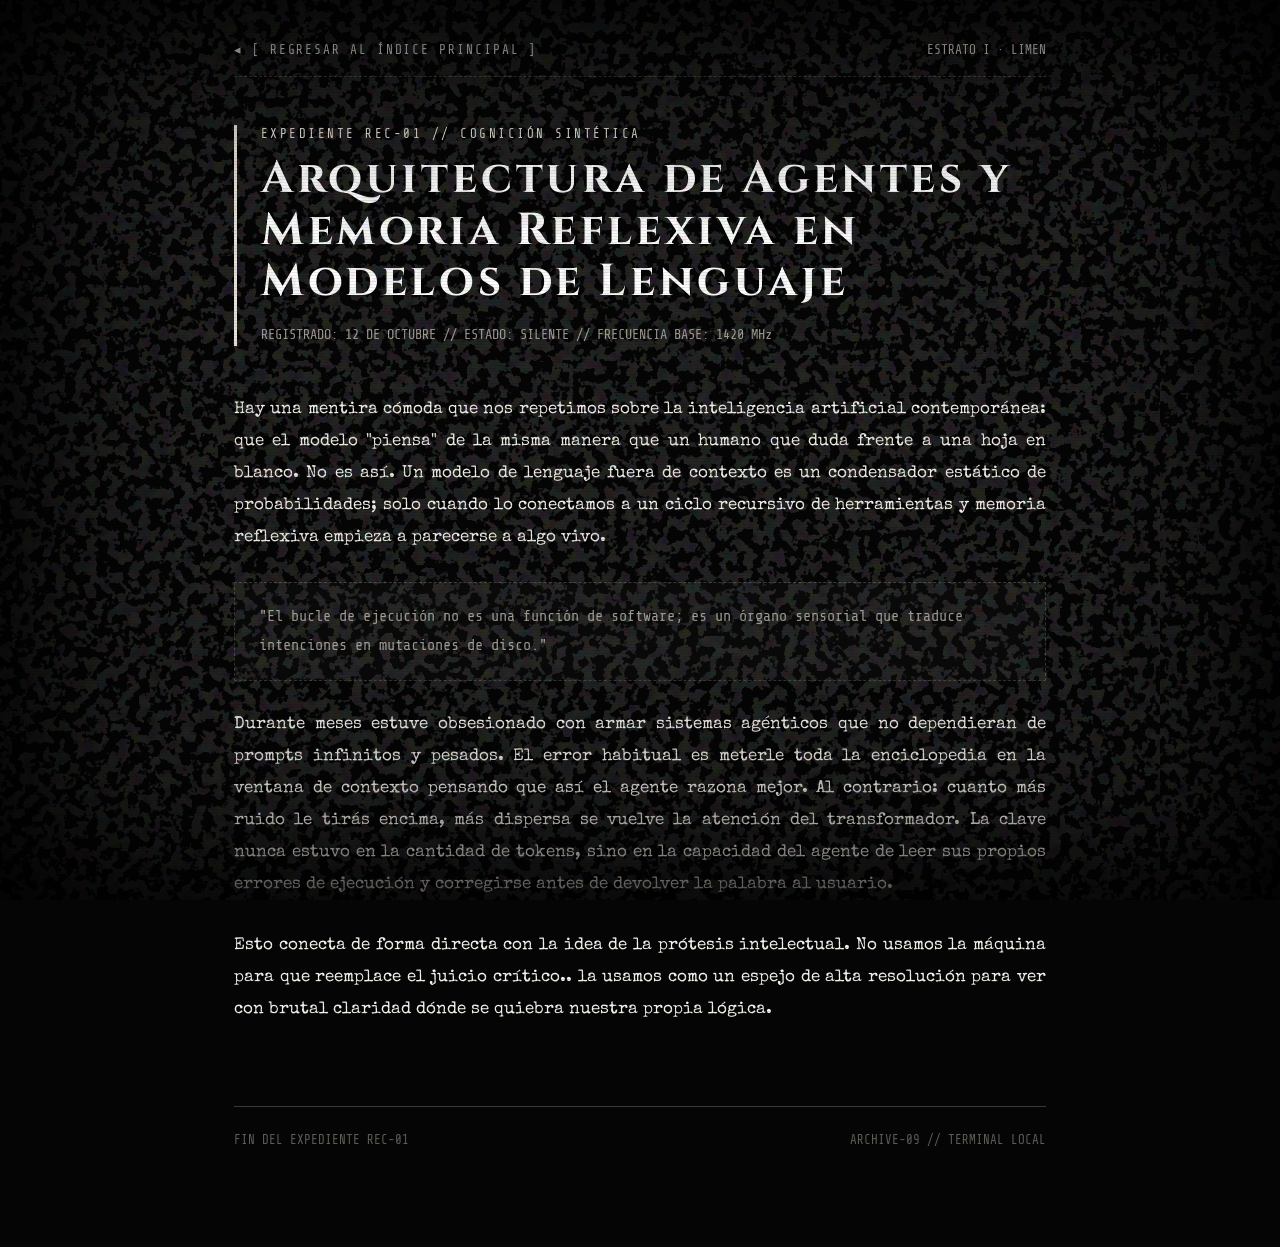
==== posts/01-limen-arquitectura-ia.html @ 73dde512 "feat(core): implement 6 cognitive levels, eye anger mechanics, and silent ARG blog architecture" ====
<!DOCTYPE html>
<html lang="es">
<head>
  <meta charset="UTF-8">
  <meta name="viewport" content="width=device-width, initial-scale=1.0">
  <title>REC-01 // LIMEN · Arquitectura de Agentes y Memoria Reflexiva</title>
  
  <link rel="preconnect" href="https://fonts.googleapis.com">
  <link rel="preconnect" href="https://fonts.gstatic.com" crossorigin>
  <link href="https://fonts.googleapis.com/css2?family=Cinzel:wght@600;900&family=Courier+Prime:ital,wght@0,400;0,700;1,400&family=Share+Tech+Mono&family=Special+Elite&display=swap" rel="stylesheet">
  
  <link rel="stylesheet" href="../style.css">
  <style>
    /* Estilos específicos para el Estrato I (LIMEN) */
    .post-page-wrapper {
      max-width: 860px;
      margin: 0 auto;
      padding: 2.5rem 1.5rem 6rem;
      position: relative;
      z-index: 10;
    }

    .post-nav-bar {
      display: flex;
      justify-content: space-between;
      align-items: center;
      padding-bottom: 1rem;
      border-bottom: 1px dashed var(--border-dim);
      font-family: var(--font-mono);
      font-size: 0.8rem;
      margin-bottom: 3rem;
    }

    .back-link {
      color: var(--ink-primary);
      text-decoration: none;
      letter-spacing: 0.15em;
      transition: color 0.15s ease;
    }

    .back-link:hover {
      color: #ede9df;
      text-decoration: underline;
    }

    .post-header-block {
      margin-bottom: 3rem;
      border-left: 3px solid #ede9df;
      padding-left: 1.5rem;
    }

    .post-meta-tag {
      font-family: var(--font-mono);
      font-size: 0.78rem;
      color: #ede9df;
      letter-spacing: 0.2em;
      display: block;
      margin-bottom: 0.5rem;
    }

    .post-main-title {
      font-family: var(--font-display);
      font-size: clamp(2rem, 4vw, 2.8rem);
      line-height: 1.15;
      color: var(--accent-stark);
      letter-spacing: 0.08em;
      margin-bottom: 1rem;
    }

    .post-sub-line {
      font-family: var(--font-mono);
      font-size: 0.85rem;
      color: var(--ink-dim);
    }

    .post-body-content {
      font-family: var(--font-typewriter);
      font-size: 1.08rem;
      line-height: 1.85;
      color: var(--ink-primary);
      display: flex;
      flex-direction: column;
      gap: 1.8rem;
    }

    .post-body-content p {
      text-align: justify;
    }

    .post-callout {
      border: 1px dashed var(--border-dim);
      background: var(--bg-deep);
      padding: 1.25rem 1.5rem;
      font-size: 0.95rem;
      color: var(--ink-dim);
      font-family: var(--font-mono);
    }

    .post-footer-block {
      margin-top: 5rem;
      padding-top: 1.5rem;
      border-top: 1px solid var(--border-dim);
      display: flex;
      justify-content: space-between;
      font-family: var(--font-mono);
      font-size: 0.78rem;
      color: var(--ink-muted);
    }
  </style>
</head>
<body class="mode-dark">

  <!-- Overlays analógicos sutiles -->
  <div class="analog-overlay" aria-hidden="true">
    <div class="film-grain"></div>
    <div class="crt-scanlines"></div>
    <div class="crt-vignette"></div>
  </div>

  <div class="post-page-wrapper">
    <nav class="post-nav-bar">
      <a href="../index.html" class="back-link">◂ [ REGRESAR AL ÍNDICE PRINCIPAL ]</a>
      <span class="estrato-badge">ESTRATO I · LIMEN</span>
    </nav>

    <header class="post-header-block">
      <span class="post-meta-tag">EXPEDIENTE REC-01 // COGNICIÓN SINTÉTICA</span>
      <h1 class="post-main-title">Arquitectura de Agentes y Memoria Reflexiva en Modelos de Lenguaje</h1>
      <div class="post-sub-line">REGISTRADO: 12 DE OCTUBRE // ESTADO: SILENTE // FRECUENCIA BASE: 1420 MHz</div>
    </header>

    <article class="post-body-content">
      <p>
        Hay una mentira cómoda que nos repetimos sobre la inteligencia artificial contemporánea: que el modelo "piensa" de la misma manera que un humano que duda frente a una hoja en blanco. No es así. Un modelo de lenguaje fuera de contexto es un condensador estático de probabilidades; solo cuando lo conectamos a un ciclo recursivo de herramientas y memoria reflexiva empieza a parecerse a algo vivo.
      </p>

      <div class="post-callout">
        "El bucle de ejecución no es una función de software; es un órgano sensorial que traduce intenciones en mutaciones de disco."
      </div>

      <p>
        Durante meses estuve obsesionado con armar sistemas agénticos que no dependieran de prompts infinitos y pesados. El error habitual es meterle toda la enciclopedia en la ventana de contexto pensando que así el agente razona mejor. Al contrario: cuanto más ruido le tirás encima, más dispersa se vuelve la atención del transformador. La clave nunca estuvo en la cantidad de tokens, sino en la capacidad del agente de leer sus propios errores de ejecución y corregirse antes de devolver la palabra al usuario.
      </p>

      <p>
        Esto conecta de forma directa con la idea de la prótesis intelectual. No usamos la máquina para que reemplace el juicio crítico.. la usamos como un espejo de alta resolución para ver con brutal claridad dónde se quiebra nuestra propia lógica.
      </p>
    </article>

    <footer class="post-footer-block">
      <span>FIN DEL EXPEDIENTE REC-01</span>
      <span>ARCHIVE-09 // TERMINAL LOCAL</span>
    </footer>
  </div>

</body>
</html>
---- style.css ----
/* ==========================================================================
   ANALOG HORROR / CONSPIRACY OCCULT ARCHIVE DESIGN SYSTEM
   Strict High-Contrast Monochrome | Heavy Grain | Xerox Distortion | Telemetry
   ========================================================================== */

/* --- Custom Properties & Theme Palette --- */
:root {
  /* Dark Void Mode (Default) */
  --bg-void: #050505;
  --bg-deep: #0a0a0a;
  --bg-charcoal: #121212;
  --bg-surface: #1a1a1a;
  --ink-primary: #f2efe9;
  --ink-dim: #9e9a91;
  --ink-muted: #5e5b54;
  --ink-ghost: #2b2a27;
  --accent-stark: #ffffff;
  --border-line: #f2efe9;
  --border-dim: #3a3834;
  --redact-fill: #f2efe9;
  --redact-text: #050505;
  
  /* CRT & VHS Effects */
  --scanline-opacity: 0.18;
  --grain-opacity: 0.22;
  --shadow-dramatic: 0 0 50px rgba(0, 0, 0, 0.95);
  --paper-crease: rgba(255, 255, 255, 0.08);
  --paper-crease-dark: rgba(0, 0, 0, 0.85);

  /* Typography */
  --font-typewriter: 'Special Elite', 'Courier Prime', Courier, monospace;
  --font-display: 'Cinzel', serif;
  --font-mono: 'Share Tech Mono', 'Courier Prime', monospace;
  --font-system: 'Courier Prime', monospace;

  /* Transitions */
  --anim-snap: 0.1s cubic-bezier(0.2, 0.8, 0.2, 1);
  --anim-slow: 0.4s ease-out;
}

/* Photocopied Flyer / Invert Mode (Stark Xerox Paper) */
body.mode-invert {
  --bg-void: #ede9df;
  --bg-deep: #e3ded2;
  --bg-charcoal: #d1cbc0;
  --bg-surface: #c7c0b4;
  --ink-primary: #080808;
  --ink-dim: #383838;
  --ink-muted: #6e6e6e;
  --ink-ghost: #bfbab0;
  --accent-stark: #000000;
  --border-line: #080808;
  --border-dim: #8c877e;
  --redact-fill: #080808;
  --redact-text: #ede9df;
  --scanline-opacity: 0.12;
  --grain-opacity: 0.28;
  --paper-crease: rgba(0, 0, 0, 0.12);
  --paper-crease-dark: rgba(255, 255, 255, 0.4);
}

/* --- Base Reset & Body --- */
*, *::before, *::after {
  box-sizing: border-box;
  margin: 0;
  padding: 0;
}

html, body {
  width: 100%;
  min-height: 100vh;
  background-color: var(--bg-void);
  color: var(--ink-primary);
  font-family: var(--font-typewriter);
  font-size: 16px;
  line-height: 1.6;
  overflow-x: hidden;
  position: relative;
  transition: background-color 0.25s ease, color 0.25s ease;
  cursor: crosshair;
}

/* Selection */
::selection {
  background-color: var(--accent-stark);
  color: var(--bg-void);
}

/* --- Analog Overlays (Film Grain, CRT Scanlines, Creases) --- */
.analog-overlay {
  position: fixed;
  top: 0;
  left: 0;
  width: 100%;
  height: 100%;
  pointer-events: none;
  z-index: 999;
  overflow: hidden;
}

/* Heavy Procedural Noise & Film Grain Overlay */
.film-grain {
  position: absolute;
  top: -50%;
  left: -50%;
  width: 200%;
  height: 200%;
  background-image: url("data:image/svg+xml,%3Csvg viewBox='0 0 200 200' xmlns='http://www.w3.org/2000/svg'%3E%3Cfilter id='noiseFilter'%3E%3CfeTurbulence type='fractalNoise' baseFrequency='0.85' numOctaves='3' stitchTiles='stitch'/%3E%3CfeColorMatrix type='matrix' values='1 0 0 0 0  0 1 0 0 0  0 0 1 0 0  0 0 0 19 -9'/%3E%3C/filter%3E%3Crect width='100%25' height='100%25' filter='url(%23noiseFilter)' opacity='0.7'/%3E%3C/svg%3E");
  opacity: var(--grain-opacity);
  animation: grainJitter 0.22s steps(2) infinite;
  mix-blend-mode: overlay;
}

@keyframes grainJitter {
  0% { transform: translate(0, 0); }
  25% { transform: translate(-3%, 2%); }
  50% { transform: translate(2%, -3%); }
  75% { transform: translate(-2%, -1%); }
  100% { transform: translate(3%, 1%); }
}

/* Low-Res CRT Horizontal Scanlines */
.crt-scanlines {
  position: absolute;
  top: 0;
  left: 0;
  width: 100%;
  height: 100%;
  background: repeating-linear-gradient(
    0deg,
    rgba(0, 0, 0, 0.45) 0px,
    rgba(0, 0, 0, 0.45) 1px,
    transparent 1px,
    transparent 3px
  );
  opacity: var(--scanline-opacity);
}

/* Found-Footage Tube Vignette */
.crt-vignette {
  position: absolute;
  top: 0;
  left: 0;
  width: 100%;
  height: 100%;
  box-shadow: inset 0 0 140px rgba(0, 0, 0, 0.9), inset 0 0 250px rgba(0, 0, 0, 0.8);
  pointer-events: none;
}

/* VHS Horizontal Tracking Glitch Distortion Line */
.vhs-glitch-line {
  position: absolute;
  top: -10%;
  left: 0;
  width: 100%;
  height: 12px;
  background: rgba(255, 255, 255, 0.2);
  mix-blend-mode: screen;
  filter: blur(1px);
  opacity: 0.65;
  animation: vhsTrack 11s infinite linear;
}

@keyframes vhsTrack {
  0% { top: -10%; opacity: 0; }
  15% { top: 30%; opacity: 0.4; height: 16px; }
  17% { top: 32%; opacity: 0.8; height: 35px; }
  19% { top: 38%; opacity: 0.3; height: 8px; }
  45% { top: 78%; opacity: 0.6; height: 22px; }
  46% { top: 82%; opacity: 0.9; height: 45px; }
  48% { top: 92%; opacity: 0.2; height: 10px; }
  100% { top: 110%; opacity: 0; }
}

/* Photocopied Flyer Creases (Distressed Quad Fold) */
.paper-fold-horizontal {
  position: absolute;
  top: 50%;
  left: 0;
  width: 100%;
  height: 2px;
  background: var(--paper-crease);
  box-shadow: 0 1px 2px var(--paper-crease-dark);
  opacity: 0.6;
}

.paper-fold-vertical {
  position: absolute;
  top: 0;
  left: 50%;
  width: 2px;
  height: 100%;
  background: var(--paper-crease);
  box-shadow: 1px 0 2px var(--paper-crease-dark);
  opacity: 0.6;
}

/* --- Master Dossier Wrapper --- */
.dossier-wrapper {
  position: relative;
  z-index: 10;
  min-height: 100vh;
  display: flex;
  flex-direction: column;
  justify-content: space-between;
  padding: 1.5rem 2.5rem;
  max-width: 1400px;
  margin: 0 auto;
}

/* Distressed Border Border-Lines simulating xerox flyer margins */
.dossier-wrapper::before {
  content: "";
  position: fixed;
  top: 1rem;
  left: 1rem;
  right: 1rem;
  bottom: 1rem;
  border: 1px solid var(--border-dim);
  pointer-events: none;
  z-index: 20;
}

/* --- Surveillance Header --- */
.surveillance-header {
  display: flex;
  justify-content: space-between;
  align-items: center;
  flex-wrap: wrap;
  gap: 1.5rem;
  padding-bottom: 1.25rem;
  border-bottom: 2px solid var(--border-line);
  font-family: var(--font-mono);
  font-size: 0.85rem;
  text-transform: uppercase;
  letter-spacing: 0.12em;
}

.telemetry-block {
  display: flex;
  align-items: center;
  gap: 1rem;
}

/* REC blink dot - Red alert */
.rec-dot {
  color: #ff1f1f;
  text-shadow: 0 0 6px rgba(255, 31, 31, 0.75);
  animation: recPulse 1.2s infinite steps(2);
}

@keyframes recPulse {
  0%, 100% { opacity: 1; }
  50% { opacity: 0; }
}

.vhs-status {
  font-weight: 700;
  color: var(--accent-stark);
}

.badge-tag {
  background: var(--ink-ghost);
  padding: 0.2rem 0.5rem;
  border: 1px dashed var(--border-dim);
}

.classified-stamp {
  border: 2px solid var(--accent-stark);
  padding: 0.25rem 0.75rem;
  font-weight: 900;
  letter-spacing: 0.2em;
  transform: rotate(-1deg);
  display: inline-block;
  background: var(--bg-void);
}

.transmission-sub {
  color: var(--ink-dim);
  font-size: 0.75rem;
}

/* Interactive Control Buttons */
.ctrl-btn {
  background: transparent;
  color: var(--ink-primary);
  border: 1px solid var(--border-line);
  padding: 0.4rem 0.85rem;
  font-family: var(--font-mono);
  font-size: 0.78rem;
  letter-spacing: 0.1em;
  cursor: pointer;
  transition: all var(--anim-snap);
}

.ctrl-btn:hover {
  background: var(--ink-primary);
  color: var(--bg-void);
}

.ctrl-btn:active {
  transform: scale(0.97);
}

/* --- Margins: Cryptic Side Annotations & Occult Glyphs --- */
.margin-note {
  position: fixed;
  top: 50%;
  transform: translateY(-50%);
  z-index: 15;
  color: var(--ink-dim);
  font-family: var(--font-mono);
  font-size: 0.72rem;
  letter-spacing: 0.15em;
  pointer-events: none;
  display: flex;
  flex-direction: column;
  gap: 1.5rem;
}

.margin-left {
  left: 2rem;
}

.margin-right {
  right: 2rem;
}

.margin-text-vertical {
  writing-mode: vertical-rl;
  text-orientation: mixed;
  transform: rotate(180deg);
}

.margin-text-vertical.right-align {
  transform: none;
}

.scribble-glyph {
  font-size: 1.4rem;
  letter-spacing: 0.3em;
  opacity: 0.8;
  filter: url(#chalk-sketch);
}

.stamp-box {
  border: 1px dashed var(--border-dim);
  padding: 0.3rem 0.5rem;
  font-size: 0.68rem;
}

.margin-warning {
  font-family: var(--font-typewriter);
  color: var(--ink-muted);
  font-size: 0.65rem;
  max-width: 100px;
}

/* --- Central Stage (Occult Emblem + Main Text) --- */
.center-stage {
  flex: 1;
  display: flex;
  flex-direction: column;
  align-items: center;
  justify-content: center;
  text-align: center;
  padding: 1.5rem 1rem 2.5rem;
  position: relative;
  max-width: 960px;
  margin: 0 auto;
}

/* Occult Geometric Symbol Container */
.occult-emblem-container {
  width: 220px;
  height: 220px;
  position: relative;
  margin-bottom: 1rem;
  user-select: none;
}

.occult-svg {
  width: 100%;
  height: 100%;
  overflow: visible;
  filter: url(#chalk-sketch);
}

/* Sketchy hand-drawn styling for vector strokes */
.rough-stroke {
  fill: none;
  stroke: var(--accent-stark);
  stroke-width: 2.2;
  stroke-linecap: round;
  stroke-linejoin: round;
  vector-effect: non-scaling-stroke;
}

/* Diamond stars */
.diamond-outer {
  stroke-width: 2.8;
  opacity: 0.95;
}

.diamond-mid {
  stroke-width: 1.8;
  stroke-dasharray: 8 5;
  opacity: 0.75;
}

.diamond-inner {
  stroke-width: 1.4;
  opacity: 0.6;
}

/* Radiating Rays */
.ray {
  stroke-width: 2.5;
  stroke-dasharray: 4 6;
}

.ray.diag {
  stroke-width: 1.5;
  stroke-dasharray: 2 4;
}

/* Overlapping Atomic / Occult Orbiting Ovals */
.orbit-ring {
  stroke-width: 1.6;
  opacity: 0.85;
  animation: slowOrbitDrift 28s infinite linear;
  transform-origin: 200px 200px;
}

.orbit-2 { animation-duration: 34s; animation-direction: reverse; }
.orbit-3 { animation-duration: 42s; }
.orbit-4 { animation-duration: 50s; animation-direction: reverse; }

@keyframes slowOrbitDrift {
  0% { transform: rotate(0deg); }
  100% { transform: rotate(360deg); }
}

/* Stylized Eye Outlines */
.eye-contour {
  stroke-width: 3.5;
  stroke: var(--accent-stark);
}

.eye-iris-ring {
  stroke-width: 2.5;
}

.eye-iris-dashed {
  stroke-width: 1.2;
  opacity: 0.7;
}

/* Interactive Tracking Pupil */
.emblem-pupil-assembly {
  transition: transform 0.08s cubic-bezier(0.1, 0.9, 0.2, 1);
  transform-origin: 200px 200px;
}

.pupil-void {
  fill: var(--accent-stark);
  stroke: var(--bg-void);
  stroke-width: 3;
}

/* Void in the center of the pupil */
.pupil-star {
  fill: var(--bg-void);
}

.pupil-glint {
  fill: var(--bg-void);
}

/* Hand-drawn chalk hatching */
.hatch {
  stroke: var(--ink-dim);
  stroke-width: 1.5;
  stroke-linecap: round;
}

/* Eye Status Ping Label */
.eye-ping-label {
  position: absolute;
  bottom: -15px;
  left: 50%;
  transform: translateX(-50%);
  font-family: var(--font-mono);
  font-size: 0.68rem;
  letter-spacing: 0.2em;
  background: var(--bg-void);
  padding: 0.15rem 0.6rem;
  border: 1px solid var(--border-dim);
  color: var(--ink-dim);
}

/* --- MAIN CENTER TEXT SECTION --- */
.main-text-stage {
  display: flex;
  flex-direction: column;
  align-items: center;
  gap: 1rem;
  width: 100%;
}

/* Top Kicker */
.kicker-line {
  font-family: var(--font-mono);
  font-size: 0.85rem;
  color: var(--ink-dim);
  letter-spacing: 0.25em;
  text-transform: uppercase;
}

.warning-bracket {
  color: var(--accent-stark);
  font-weight: 700;
}

/* Focal Center Headline */
.focal-headline {
  font-family: var(--font-display);
  font-size: clamp(1.8rem, 4.5vw, 3.4rem);
  font-weight: 900;
  line-height: 1.08;
  letter-spacing: 0.12em;
  color: var(--accent-stark);
  text-transform: uppercase;
  margin: 0.25rem 0;
  display: flex;
  flex-direction: column;
  align-items: center;
  text-shadow: 0 0 15px rgba(255, 255, 255, 0.2);
  position: relative;
  user-select: text;
}

body.mode-invert .focal-headline {
  text-shadow: none;
}

.headline-separator {
  width: 80px;
  height: 2px;
  background: var(--accent-stark);
  margin: 0.8rem 0;
  position: relative;
}

.headline-separator::after {
  content: "◆";
  position: absolute;
  top: 50%;
  left: 50%;
  transform: translate(-50%, -50%);
  background: var(--bg-void);
  padding: 0 0.5rem;
  font-size: 0.75rem;
  color: var(--accent-stark);
}

/* Glitch Shake Effect on Headline Hover */
.focal-headline:hover {
  animation: jitterText 0.15s infinite alternate;
}

@keyframes jitterText {
  0% { transform: translate(-1px, 1px); }
  50% { transform: translate(1px, -1px); }
  100% { transform: translate(-2px, -1px); }
}

/* Manifesto Paragraphs & Redacted Text */
.focal-subtext {
  max-width: 680px;
  font-family: var(--font-typewriter);
  font-size: clamp(1rem, 1.8vw, 1.25rem);
  color: var(--ink-primary);
  display: flex;
  flex-direction: column;
  gap: 1.2rem;
  line-height: 1.7;
}

.manifesto-paragraph, .secondary-instruction {
  position: relative;
}

/* Redacted Black Tape Blocks (Click to declassify) */
.redacted-box {
  background: var(--redact-fill);
  color: var(--redact-fill);
  padding: 0.1rem 0.45rem;
  font-family: var(--font-mono);
  cursor: pointer;
  user-select: none;
  transition: all var(--anim-snap);
  display: inline-block;
  margin: 0 0.15rem;
  border-radius: 1px;
}

.redacted-box:hover {
  background: var(--accent-stark);
  color: var(--bg-void);
}

.redacted-box.revealed {
  background: transparent;
  color: var(--accent-stark);
  border-bottom: 2px dashed var(--accent-stark);
}

/* Action Dock Buttons */
/* Clickable Manifesto Portal Link */
.manifesto-portal-link {
  text-decoration: none;
  color: inherit;
  display: block;
  cursor: pointer;
  transition: transform 0.2s ease;
  max-width: 700px;
  margin: 0 auto;
}

.manifesto-portal-link:hover {
  transform: translateY(-2px);
}

.portal-cue {
  margin-top: 1.4rem;
  font-family: var(--font-mono);
  font-size: 0.82rem;
  letter-spacing: 0.2em;
  color: var(--ink-dim);
  display: flex;
  align-items: center;
  justify-content: center;
  gap: 0.6rem;
  padding: 0.6rem 1.2rem;
  border: 1px dashed var(--border-dim);
  background: var(--bg-deep);
  transition: all 0.2s ease;
}

.manifesto-portal-link:hover .portal-cue {
  color: var(--accent-stark);
  border-color: var(--accent-stark);
  background: rgba(255, 255, 255, 0.05);
}

.cue-arrow {
  display: inline-block;
  animation: arrowBounce 1.4s infinite ease-in-out;
}

@keyframes arrowBounce {
  0%, 100% { transform: translateY(0); }
  50% { transform: translateY(4px); }
}

/* Secret Terminal Log */
.terminal-log {
  width: 100%;
  max-width: 680px;
  background: var(--bg-deep);
  border: 1px solid var(--border-dim);
  padding: 0.8rem 1.2rem;
  font-family: var(--font-mono);
  font-size: 0.78rem;
  color: var(--ink-dim);
  text-align: left;
  margin-top: 1.2rem;
  display: flex;
  flex-direction: column;
  gap: 0.35rem;
  min-height: 52px;
  max-height: 90px;
  overflow-y: auto;
}

.log-time {
  color: var(--ink-muted);
}

.log-txt {
  color: var(--ink-primary);
}

/* --- Eye Tremor & Progressive Anger Styles --- */
.occult-svg {
  transition: filter 0.2s ease;
}

.occult-svg.rage-1 .rough-stroke {
  stroke: #ff7777;
}

.occult-svg.rage-2 .rough-stroke {
  stroke: #ff3344;
  filter: drop-shadow(0 0 8px rgba(255, 51, 68, 0.6));
}

.occult-svg.rage-3 .rough-stroke {
  stroke: #ff0022;
  filter: drop-shadow(0 0 16px rgba(255, 0, 34, 0.95));
}

.occult-svg.rage-3 .pupil-void {
  fill: #ff0022;
}

/* Screen shake when hovering continuously over the eye */
body.screen-shake-mild .center-stage {
  animation: shakeMild 0.08s infinite alternate ease-in-out;
}

body.screen-shake-violent .dossier-wrapper {
  animation: shakeViolent 0.05s infinite alternate ease-in-out;
}

@keyframes shakeMild {
  0% { transform: translate(-1px, 1px); }
  100% { transform: translate(1px, -1px); }
}

@keyframes shakeViolent {
  0% { transform: translate(-3px, 2px) rotate(-0.15deg); }
  25% { transform: translate(3px, -2px) rotate(0.15deg); }
  50% { transform: translate(-2px, -3px) rotate(0.1deg); }
  75% { transform: translate(3px, 1px) rotate(-0.1deg); }
  100% { transform: translate(-1px, 3px) rotate(0.15deg); }
}

/* --- CRT TV Power-Off Crash Screen --- */
.crt-off-overlay {
  position: fixed;
  top: 0;
  left: 0;
  width: 100vw;
  height: 100vh;
  background: #000000;
  z-index: 10000;
  display: flex;
  flex-direction: column;
  align-items: center;
  justify-content: center;
  pointer-events: none;
  opacity: 0;
  visibility: hidden;
  transition: opacity 0.1s ease;
}

.crt-off-overlay.active {
  pointer-events: auto;
  opacity: 1;
  visibility: visible;
}

.crt-flash-center {
  position: absolute;
  top: 50%;
  left: 0;
  width: 100%;
  height: 100%;
  transform: translateY(-50%);
  background: #ffffff;
  opacity: 0;
}

.crt-off-overlay.animating .crt-flash-center {
  animation: crtCollapse 0.7s cubic-bezier(0.2, 0.8, 0.2, 1) forwards;
}

@keyframes crtCollapse {
  0% {
    height: 100%;
    width: 100%;
    opacity: 1;
    filter: brightness(2.5);
  }
  45% {
    height: 2px;
    width: 100%;
    opacity: 1;
    background: #ffffff;
    box-shadow: 0 0 30px #ffffff;
  }
  80% {
    height: 2px;
    width: 4px;
    opacity: 1;
    background: #ffffff;
    box-shadow: 0 0 35px #ffffff;
  }
  100% {
    height: 0px;
    width: 0px;
    opacity: 0;
  }
}

.crt-reboot-cue {
  font-family: var(--font-mono);
  font-size: 0.85rem;
  color: #ff3344;
  letter-spacing: 0.18em;
  text-align: center;
  line-height: 1.8;
  opacity: 0;
  transition: opacity 0.6s ease;
  user-select: none;
  cursor: pointer;
  padding: 1.5rem 2rem;
  border: 1px dashed rgba(255, 51, 68, 0.4);
  background: rgba(15, 0, 3, 0.85);
  z-index: 10;
}

.crt-reboot-cue span {
  color: #ffffff;
  font-size: 0.75rem;
  text-decoration: underline;
}

.crt-off-overlay.dead .crt-reboot-cue {
  opacity: 1;
  animation: recPulse 1.6s infinite steps(2);
}

/* --- SECCIÓN ÍNDICE PRINCIPAL: ESTRATOS COGNITIVOS (6 NIVELES) --- */
.archive-index-section {
  width: 100%;
  margin-top: 5rem;
  padding-top: 3rem;
  border-top: 2px solid var(--border-line);
  scroll-margin-top: 2rem;
}

.index-header-banner {
  display: flex;
  justify-content: space-between;
  align-items: flex-end;
  flex-wrap: wrap;
  gap: 1.2rem;
  margin-bottom: 2.5rem;
  padding-bottom: 1.2rem;
  border-bottom: 1px dashed var(--border-dim);
}

.index-title-group {
  text-align: left;
}

.index-tag {
  font-family: var(--font-mono);
  font-size: 0.78rem;
  letter-spacing: 0.2em;
  color: var(--ink-dim);
  display: block;
}

.index-main-title {
  font-family: var(--font-display);
  font-size: clamp(1.8rem, 3.5vw, 2.6rem);
  letter-spacing: 0.15em;
  color: var(--accent-stark);
  margin-top: 0.3rem;
}

.index-badge {
  font-family: var(--font-mono);
  font-size: 0.78rem;
  border: 1px solid var(--border-line);
  padding: 0.35rem 0.9rem;
  letter-spacing: 0.15em;
  background: var(--bg-deep);
}

/* Grilla de Niveles */
.levels-grid {
  display: grid;
  grid-template-columns: repeat(auto-fit, minmax(320px, 1fr));
  gap: 1.8rem;
  width: 100%;
}

.level-card {
  background: var(--bg-deep);
  border: 1px solid var(--border-dim);
  padding: 1.5rem;
  text-align: left;
  display: flex;
  flex-direction: column;
  gap: 1.1rem;
  position: relative;
  transition: all 0.2s ease;
  box-shadow: 6px 6px 0px rgba(0, 0, 0, 0.9);
}

.level-card:hover {
  transform: translateY(-2px);
  border-color: var(--accent-stark);
}

.level-card-header {
  display: flex;
  justify-content: space-between;
  align-items: baseline;
  border-bottom: 1px solid var(--border-dim);
  padding-bottom: 0.6rem;
}

.level-id-group {
  display: flex;
  align-items: baseline;
  gap: 0.6rem;
}

.level-numeral {
  font-family: var(--font-mono);
  font-size: 1.1rem;
  font-weight: 700;
  opacity: 0.6;
}

.level-latin {
  font-family: var(--font-display);
  font-size: 1.4rem;
  letter-spacing: 0.18em;
  font-weight: 900;
}

.level-trans {
  font-family: var(--font-typewriter);
  font-size: 0.85rem;
  font-style: italic;
  opacity: 0.7;
}

.level-atmosphere {
  font-family: var(--font-mono);
  font-size: 0.76rem;
  line-height: 1.5;
  color: var(--ink-dim);
  border-left: 2px solid var(--border-dim);
  padding-left: 0.6rem;
}

/* Paletas por Nivel */
/* I. LIMEN: Blanco hueso / Gris tiza */
.level-limen {
  --lvl-color: #ede9df;
  border-top: 3px solid var(--lvl-color);
}
.level-limen .level-latin { color: var(--lvl-color); }
.level-limen .atmo-indicator { color: var(--lvl-color); }

/* II. UMBRA: Azul acero */
.level-umbra {
  --lvl-color: #688fae;
  border-top: 3px solid var(--lvl-color);
}
.level-umbra .level-latin { color: var(--lvl-color); }
.level-umbra .atmo-indicator { color: var(--lvl-color); }

/* III. VELUM: Verde fósforo CRT */
.level-velum {
  --lvl-color: #2ee66b;
  border-top: 3px solid var(--lvl-color);
}
.level-velum .level-latin { color: var(--lvl-color); }
.level-velum .atmo-indicator { color: var(--lvl-color); }

/* IV. FRACTURA: Ámbar */
.level-fractura {
  --lvl-color: #f0a028;
  border-top: 3px solid var(--lvl-color);
}
.level-fractura .level-latin { color: var(--lvl-color); }
.level-fractura .atmo-indicator { color: var(--lvl-color); }

/* V. ABYSSUS: Rojo óxido */
.level-abyssus {
  --lvl-color: #cc2b1e;
  border-top: 3px solid var(--lvl-color);
}
.level-abyssus .level-latin { color: var(--lvl-color); }
.level-abyssus .atmo-indicator { color: var(--lvl-color); }

/* VI. NIHIL: Violeta ultravioleta */
.level-nihil {
  --lvl-color: #a855f7;
  border-top: 3px solid var(--lvl-color);
}
.level-nihil .level-latin { color: var(--lvl-color); }
.level-nihil .atmo-indicator { color: var(--lvl-color); }

/* Lista de Posts */
.posts-list {
  list-style: none;
  display: flex;
  flex-direction: column;
  gap: 0.6rem;
  margin-top: 0.4rem;
}

.post-link {
  display: grid;
  grid-template-columns: auto 1fr auto;
  align-items: center;
  gap: 0.8rem;
  text-decoration: none;
  color: var(--ink-primary);
  font-family: var(--font-typewriter);
  font-size: 0.88rem;
  padding: 0.5rem 0.6rem;
  border-bottom: 1px dashed rgba(255, 255, 255, 0.08);
  transition: all 0.15s ease;
}

.post-link:hover {
  background: rgba(255, 255, 255, 0.05);
  color: var(--accent-stark);
  border-bottom-color: var(--lvl-color);
}

.post-code {
  font-family: var(--font-mono);
  font-size: 0.72rem;
  color: var(--lvl-color);
  font-weight: 700;
}

.post-title {
  line-height: 1.35;
}

.post-date {
  font-family: var(--font-mono);
  font-size: 0.72rem;
  color: var(--ink-muted);
}

.post-redact {
  background: var(--ink-primary);
  color: var(--bg-void);
  padding: 0 0.2rem;
  font-family: var(--font-mono);
}

/* --- Surveillance Footer --- */
.surveillance-footer {
  display: flex;
  justify-content: space-between;
  align-items: center;
  flex-wrap: wrap;
  gap: 1.5rem;
  padding-top: 1.5rem;
  border-top: 2px solid var(--border-line);
  font-family: var(--font-mono);
  font-size: 0.8rem;
  text-transform: uppercase;
  letter-spacing: 0.12em;
}

.footer-col {
  display: flex;
  flex-direction: column;
  gap: 0.2rem;
}

.center-col {
  align-items: center;
}

.right-col {
  text-align: right;
}

.footer-title {
  color: var(--ink-muted);
  font-size: 0.7rem;
}

.footer-val {
  color: var(--ink-primary);
  font-weight: 700;
}

.footer-motto {
  font-family: var(--font-display);
  font-size: 0.85rem;
  letter-spacing: 0.2em;
  color: var(--ink-dim);
}

/* Frequency Audio Visualizer Bars */
.signal-visualizer {
  display: flex;
  align-items: flex-end;
  gap: 4px;
  height: 16px;
  margin-bottom: 0.35rem;
}

.v-bar {
  width: 3px;
  height: 4px;
  background: var(--accent-stark);
  transition: height 0.08s ease;
}

/* Dynamic heights for visualizer bars */
.v-bar:nth-child(2n) { height: 12px; }
.v-bar:nth-child(3n) { height: 8px; }
.v-bar:nth-child(4n) { height: 15px; }

/* --- Responsive Adjustments --- */
@media (max-width: 900px) {
  .margin-note {
    display: none;
  }
  
  .dossier-wrapper {
    padding: 1.25rem 1rem;
  }

  .surveillance-header, .surveillance-footer {
    flex-direction: column;
    align-items: flex-start;
  }

  .center-col, .right-col {
    align-items: flex-start;
    text-align: left;
  }

  .occult-emblem-container {
    width: 250px;
    height: 250px;
  }
}

@media (max-width: 540px) {
  .action-dock {
    flex-direction: column;
    width: 100%;
  }

  .dock-btn {
    width: 100%;
  }

  .occult-emblem-container {
    width: 210px;
    height: 210px;
  }
}
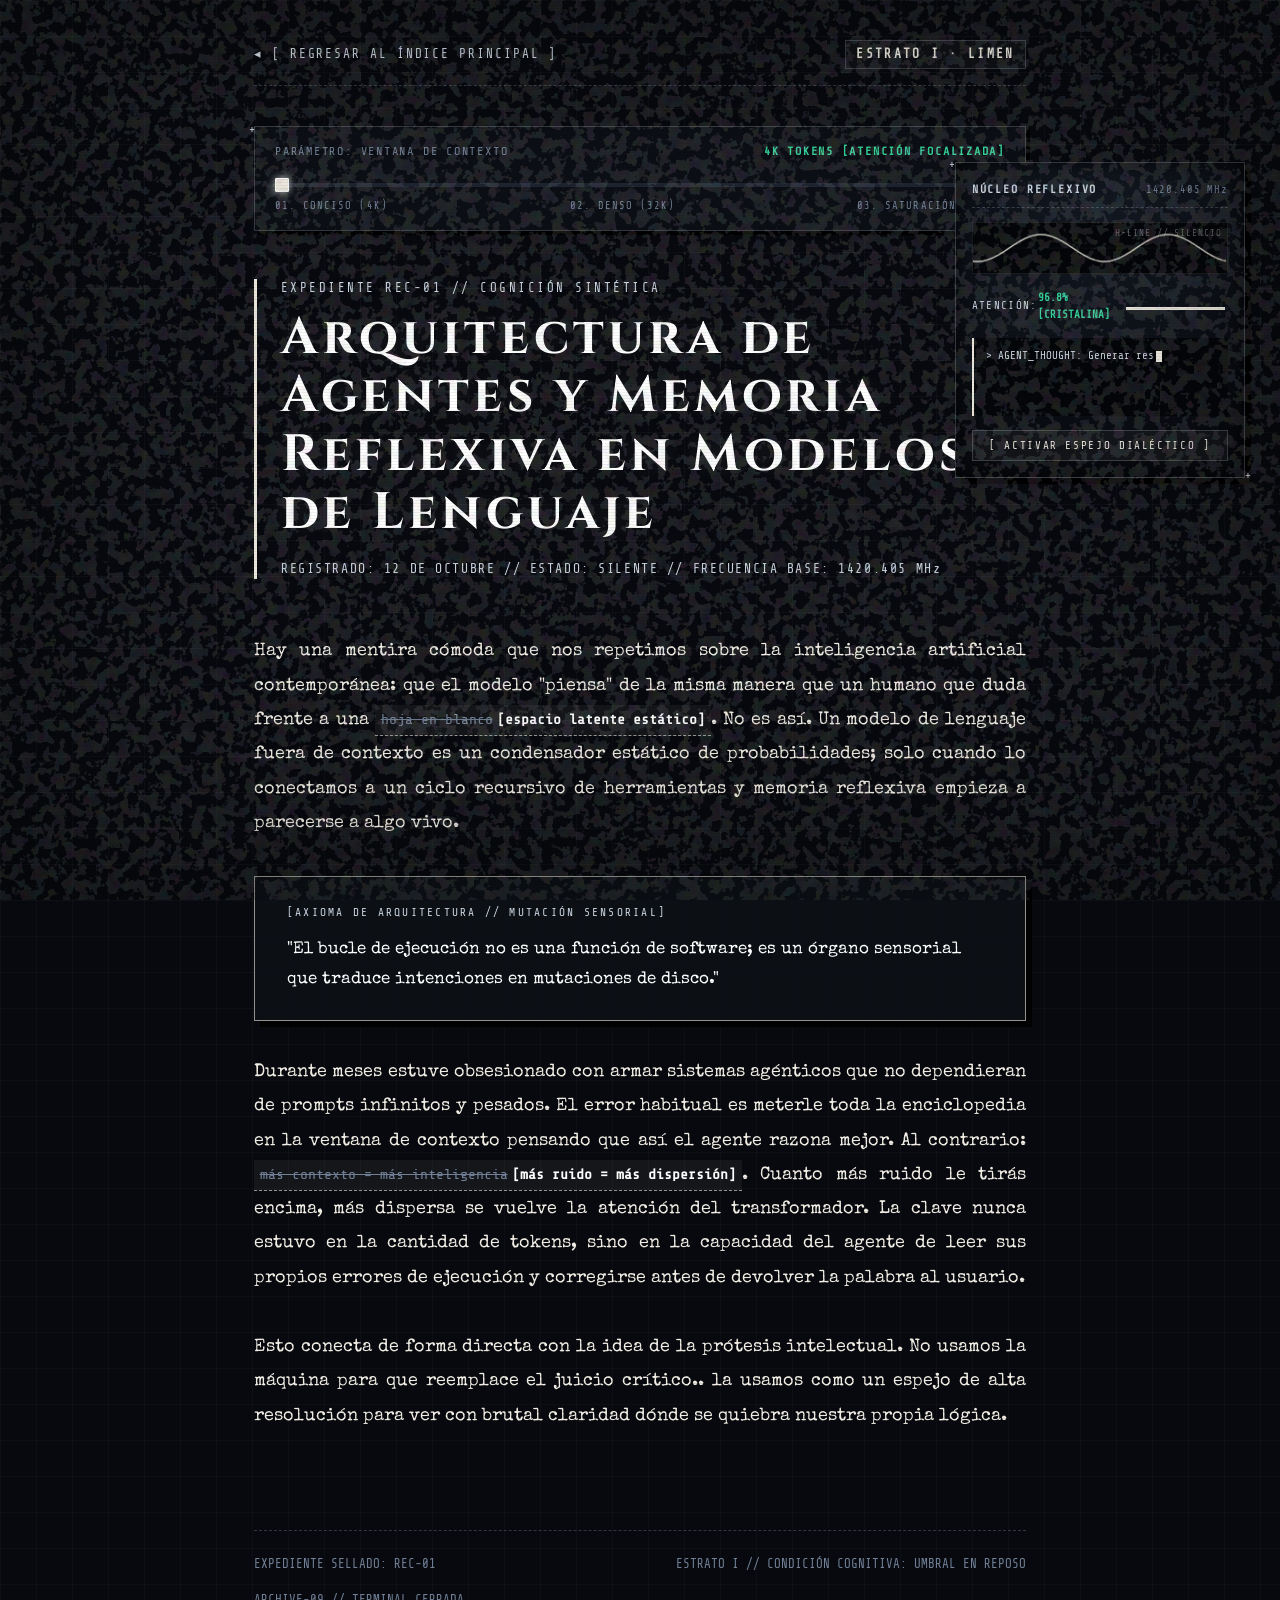
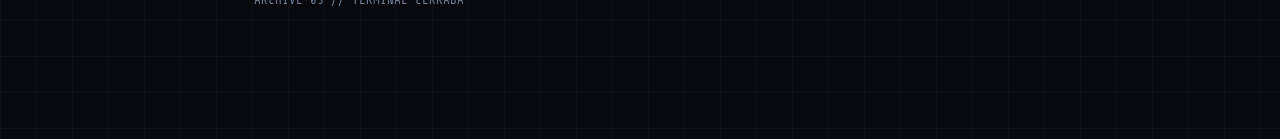
==== commit 145c9eb1: "feat(post-01): implement Limen brutalist monolith, context regulator, and self-correcting terminal" ====
--- a/posts/01-limen-arquitectura-ia.html
+++ b/posts/01-limen-arquitectura-ia.html
@@ -11,147 +11,860 @@
   
   <link rel="stylesheet" href="../style.css">
   <style>
-    /* Estilos específicos para el Estrato I (LIMEN) */
+    /* ==========================================================================
+       ESTRATO I: LIMEN (Umbral, Cognición Sintética, Plata Líquida & Brutalismo)
+       ========================================================================== */
+    :root {
+      --limen-bone: #ede9df;
+      --limen-silver: #cbd5e1;
+      --limen-dim: #718096;
+      --limen-dark: #07090e;
+      --limen-panel: #0d1117;
+      --limen-border: rgba(203, 213, 225, 0.22);
+      --limen-border-bright: rgba(237, 233, 223, 0.6);
+      --limen-glow: rgba(237, 233, 223, 0.12);
+      --limen-accent: #e2e8f0;
+      --limen-warn: #eab308;
+      --limen-red: #ef4444;
+      --limen-green: #34d399;
+    }
+
+    body {
+      background-color: var(--limen-dark);
+      background-image: 
+        linear-gradient(to right, rgba(255, 255, 255, 0.022) 1px, transparent 1px),
+        linear-gradient(to bottom, rgba(255, 255, 255, 0.022) 1px, transparent 1px);
+      background-size: 36px 36px;
+      color: var(--limen-bone);
+      overflow-x: hidden;
+    }
+
+    /* Layout Principal de Limen */
     .post-page-wrapper {
-      max-width: 860px;
+      max-width: 820px;
       margin: 0 auto;
-      padding: 2.5rem 1.5rem 6rem;
+      padding: 2.5rem 1.5rem 8rem;
       position: relative;
       z-index: 10;
-    }
-
+      transition: filter 0.2s ease, opacity 0.2s ease;
+    }
+
+    /* Barra de Navegación */
     .post-nav-bar {
       display: flex;
       justify-content: space-between;
       align-items: center;
       padding-bottom: 1rem;
-      border-bottom: 1px dashed var(--border-dim);
+      border-bottom: 1px dashed var(--limen-border);
       font-family: var(--font-mono);
       font-size: 0.8rem;
-      margin-bottom: 3rem;
+      margin-bottom: 2.5rem;
     }
 
     .back-link {
-      color: var(--ink-primary);
+      color: var(--limen-silver);
       text-decoration: none;
       letter-spacing: 0.15em;
-      transition: color 0.15s ease;
+      transition: color 0.15s ease, text-shadow 0.15s ease;
     }
 
     .back-link:hover {
-      color: #ede9df;
+      color: #ffffff;
+      text-shadow: 0 0 10px rgba(255, 255, 255, 0.6);
       text-decoration: underline;
     }
 
+    .estrato-badge {
+      color: var(--limen-bone);
+      font-weight: 700;
+      letter-spacing: 0.18em;
+      border: 1px solid var(--limen-border);
+      padding: 0.2rem 0.65rem;
+      background: rgba(255, 255, 255, 0.03);
+    }
+
+    /* Simulador de Ruido de Contexto */
+    .context-regulator-box {
+      border: 1px solid var(--limen-border);
+      background: rgba(13, 17, 23, 0.85);
+      backdrop-filter: blur(8px);
+      padding: 1rem 1.25rem;
+      margin-bottom: 3rem;
+      box-shadow: 4px 4px 0px rgba(0, 0, 0, 0.9);
+      position: relative;
+    }
+
+    .context-regulator-box::before {
+      content: "+";
+      position: absolute;
+      top: -6px;
+      left: -6px;
+      font-family: var(--font-mono);
+      font-size: 11px;
+      color: var(--limen-silver);
+    }
+
+    .context-regulator-box::after {
+      content: "+";
+      position: absolute;
+      bottom: -6px;
+      right: -6px;
+      font-family: var(--font-mono);
+      font-size: 11px;
+      color: var(--limen-silver);
+    }
+
+    .regulator-header {
+      display: flex;
+      justify-content: space-between;
+      align-items: baseline;
+      font-family: var(--font-mono);
+      font-size: 0.74rem;
+      letter-spacing: 0.15em;
+      color: var(--limen-silver);
+      margin-bottom: 0.65rem;
+      flex-wrap: wrap;
+      gap: 0.5rem;
+    }
+
+    .regulator-tag {
+      color: var(--limen-dim);
+    }
+
+    .regulator-status {
+      font-weight: 700;
+      color: var(--limen-green);
+      transition: color 0.2s ease;
+    }
+
+    .context-slider {
+      width: 100%;
+      height: 4px;
+      background: #1e2430;
+      outline: none;
+      -webkit-appearance: none;
+      appearance: none;
+      cursor: crosshair;
+      margin: 0.4rem 0 0.6rem;
+    }
+
+    .context-slider::-webkit-slider-thumb {
+      -webkit-appearance: none;
+      appearance: none;
+      width: 14px;
+      height: 14px;
+      background: var(--limen-bone);
+      border: 1px solid #ffffff;
+      box-shadow: 0 0 8px rgba(255, 255, 255, 0.8);
+      cursor: ew-resize;
+      border-radius: 1px;
+    }
+
+    .context-slider::-moz-range-thumb {
+      width: 14px;
+      height: 14px;
+      background: var(--limen-bone);
+      border: 1px solid #ffffff;
+      box-shadow: 0 0 8px rgba(255, 255, 255, 0.8);
+      cursor: ew-resize;
+      border-radius: 1px;
+    }
+
+    .regulator-scale {
+      display: flex;
+      justify-content: space-between;
+      font-family: var(--font-mono);
+      font-size: 0.65rem;
+      color: var(--limen-dim);
+      letter-spacing: 0.1em;
+    }
+
+    .regulator-warning {
+      display: none;
+      font-family: var(--font-mono);
+      font-size: 0.72rem;
+      color: var(--limen-warn);
+      letter-spacing: 0.12em;
+      margin-top: 0.6rem;
+      padding-top: 0.4rem;
+      border-top: 1px dashed rgba(234, 179, 8, 0.3);
+      animation: pulseAlert 1.5s infinite;
+    }
+
+    @keyframes pulseAlert {
+      0%, 100% { opacity: 0.75; }
+      50% { opacity: 1; }
+    }
+
+    /* Encabezado del Post */
     .post-header-block {
-      margin-bottom: 3rem;
-      border-left: 3px solid #ede9df;
+      margin-bottom: 3.5rem;
+      border-left: 3px solid var(--limen-bone);
       padding-left: 1.5rem;
+      position: relative;
     }
 
     .post-meta-tag {
       font-family: var(--font-mono);
       font-size: 0.78rem;
-      color: #ede9df;
+      color: var(--limen-silver);
       letter-spacing: 0.2em;
       display: block;
-      margin-bottom: 0.5rem;
+      margin-bottom: 0.6rem;
     }
 
     .post-main-title {
       font-family: var(--font-display);
-      font-size: clamp(2rem, 4vw, 2.8rem);
-      line-height: 1.15;
-      color: var(--accent-stark);
+      font-size: clamp(2.1rem, 4.8vw, 3.2rem);
+      line-height: 1.14;
+      color: #ffffff;
       letter-spacing: 0.08em;
       margin-bottom: 1rem;
+      text-shadow: 0 0 20px var(--limen-glow);
     }
 
     .post-sub-line {
       font-family: var(--font-mono);
-      font-size: 0.85rem;
-      color: var(--ink-dim);
-    }
-
+      font-size: 0.82rem;
+      color: var(--limen-silver);
+      letter-spacing: 0.12em;
+    }
+
+    /* Contenido del Artículo */
     .post-body-content {
       font-family: var(--font-typewriter);
-      font-size: 1.08rem;
-      line-height: 1.85;
-      color: var(--ink-primary);
+      font-size: 1.1rem;
+      line-height: 1.95;
+      color: #f1ede4;
       display: flex;
       flex-direction: column;
-      gap: 1.8rem;
+      gap: 2.2rem;
     }
 
     .post-body-content p {
       text-align: justify;
-    }
-
-    .post-callout {
-      border: 1px dashed var(--border-dim);
-      background: var(--bg-deep);
-      padding: 1.25rem 1.5rem;
-      font-size: 0.95rem;
-      color: var(--ink-dim);
-      font-family: var(--font-mono);
-    }
-
-    .post-footer-block {
-      margin-top: 5rem;
-      padding-top: 1.5rem;
-      border-top: 1px solid var(--border-dim);
+      hyphens: auto;
+      transition: filter 0.2s ease, opacity 0.2s ease;
+    }
+
+    /* Cita destacada brutalista */
+    .limen-callout {
+      border: 1px solid var(--limen-border-bright);
+      background: rgba(13, 17, 23, 0.9);
+      padding: 1.6rem 2rem;
+      font-size: 1.05rem;
+      color: #ffffff;
+      font-family: var(--font-typewriter);
+      box-shadow: 6px 6px 0px rgba(0, 0, 0, 0.85);
+      position: relative;
+      line-height: 1.75;
+    }
+
+    .limen-callout::before {
+      content: "[AXIOMA DE ARQUITECTURA // MUTACIÓN SENSORIAL]";
+      display: block;
+      font-family: var(--font-mono);
+      font-size: 0.7rem;
+      letter-spacing: 0.2em;
+      color: var(--limen-silver);
+      margin-bottom: 0.8rem;
+    }
+
+    /* Marginalia auto-correctora en el texto */
+    .self-correction-inline {
+      display: inline-block;
+      font-family: var(--font-mono);
+      font-size: 0.92rem;
+      padding: 0.05rem 0.35rem;
+      background: rgba(255, 255, 255, 0.05);
+      border-bottom: 1px dashed var(--limen-border-bright);
+      color: var(--limen-bone);
+      transition: background 0.2s ease;
+      cursor: help;
+    }
+
+    .self-correction-inline:hover {
+      background: rgba(255, 255, 255, 0.12);
+    }
+
+    .strike-error {
+      text-decoration: line-through;
+      color: var(--limen-dim);
+      margin-right: 0.3rem;
+    }
+
+    .corrected-token {
+      color: #ffffff;
+      font-weight: 700;
+    }
+
+    /* ==========================================================================
+       PANEL LATERAL: EL MONOLITO REFLEXIVO (1420.405 MHz Telemetry)
+       ========================================================================== */
+    .limen-monolith-panel {
+      position: fixed;
+      right: 2.2rem;
+      top: 18%;
+      width: 290px;
+      z-index: 60;
+      user-select: none;
+    }
+
+    .monolith-card {
+      border: 1px solid var(--limen-border);
+      background: radial-gradient(circle at 50% 20%, rgba(20, 26, 36, 0.95) 0%, rgba(8, 10, 15, 0.98) 85%);
+      backdrop-filter: blur(10px);
+      padding: 1.1rem 1rem 1rem;
+      box-shadow: 6px 6px 0px rgba(0, 0, 0, 0.9), inset 0 0 20px rgba(0, 0, 0, 0.8);
+      display: flex;
+      flex-direction: column;
+      gap: 0.9rem;
+      position: relative;
+    }
+
+    .monolith-card::before {
+      content: "+";
+      position: absolute;
+      top: -7px;
+      left: -7px;
+      font-family: var(--font-mono);
+      font-size: 11px;
+      color: var(--limen-silver);
+    }
+
+    .monolith-card::after {
+      content: "+";
+      position: absolute;
+      bottom: -7px;
+      right: -7px;
+      font-family: var(--font-mono);
+      font-size: 11px;
+      color: var(--limen-silver);
+    }
+
+    .monolith-header {
       display: flex;
       justify-content: space-between;
-      font-family: var(--font-mono);
+      align-items: baseline;
+      border-bottom: 1px dashed var(--limen-border);
+      padding-bottom: 0.5rem;
+    }
+
+    .monolith-title {
+      font-family: var(--font-mono);
+      font-size: 0.72rem;
+      letter-spacing: 0.16em;
+      color: var(--limen-silver);
+      font-weight: 700;
+    }
+
+    .monolith-freq {
+      font-family: var(--font-mono);
+      font-size: 0.65rem;
+      color: var(--limen-dim);
+      letter-spacing: 0.08em;
+    }
+
+    /* Osciloscopio Canvas */
+    .oscilloscope-box {
+      width: 100%;
+      height: 52px;
+      background: #040609;
+      border: 1px solid rgba(255, 255, 255, 0.08);
+      position: relative;
+      overflow: hidden;
+    }
+
+    .oscilloscope-canvas {
+      width: 100%;
+      height: 100%;
+      display: block;
+    }
+
+    .oscilloscope-tag {
+      position: absolute;
+      top: 3px;
+      right: 5px;
+      font-family: var(--font-mono);
+      font-size: 0.58rem;
+      color: rgba(255, 255, 255, 0.35);
+      letter-spacing: 0.1em;
+    }
+
+    /* Barra de Telemetría de Atención */
+    .telemetry-row {
+      display: flex;
+      justify-content: space-between;
+      align-items: center;
+      font-family: var(--font-mono);
+      font-size: 0.68rem;
+      color: var(--limen-silver);
+    }
+
+    .telemetry-label {
+      letter-spacing: 0.12em;
+    }
+
+    .telemetry-value {
+      font-weight: 700;
+      color: var(--limen-green);
+      transition: color 0.25s ease;
+    }
+
+    .telemetry-gauge {
+      width: 100%;
+      height: 3px;
+      background: #161c26;
+      margin-top: 0.3rem;
+      overflow: hidden;
+    }
+
+    .telemetry-fill {
+      width: 96.8%;
+      height: 100%;
+      background: var(--limen-bone);
+      transition: width 0.25s ease, background-color 0.25s ease;
+    }
+
+    /* Terminal de Auto-Corrección en Vivo */
+    .monolith-terminal {
+      background: #04060a;
+      border-left: 2px solid var(--limen-bone);
+      padding: 0.65rem 0.75rem;
+      font-family: var(--font-mono);
+      font-size: 0.68rem;
+      line-height: 1.5;
+      color: var(--limen-silver);
+      min-height: 78px;
+      position: relative;
+    }
+
+    .terminal-line {
+      display: block;
+      white-space: pre-wrap;
+      word-break: break-all;
+    }
+
+    .term-prompt {
+      color: var(--limen-dim);
+    }
+
+    .term-error {
+      color: var(--limen-warn);
+    }
+
+    .term-success {
+      color: var(--limen-green);
+      font-weight: 700;
+    }
+
+    .term-cursor {
+      display: inline-block;
+      width: 6px;
+      height: 11px;
+      background: var(--limen-bone);
+      margin-left: 2px;
+      vertical-align: middle;
+      animation: termBlink 0.8s step-end infinite;
+    }
+
+    @keyframes termBlink {
+      0%, 100% { opacity: 1; }
+      50% { opacity: 0; }
+    }
+
+    /* Botón y Bloque de Espejo Dialéctico */
+    .dialectical-mirror-btn {
+      width: 100%;
+      background: rgba(255, 255, 255, 0.04);
+      border: 1px solid var(--limen-border);
+      color: var(--limen-bone);
+      font-family: var(--font-mono);
+      font-size: 0.68rem;
+      padding: 0.5rem;
+      letter-spacing: 0.15em;
+      cursor: crosshair;
+      text-transform: uppercase;
+      transition: all 0.2s ease;
+    }
+
+    .dialectical-mirror-btn:hover {
+      background: rgba(255, 255, 255, 0.1);
+      border-color: #ffffff;
+      color: #ffffff;
+      box-shadow: 0 0 10px rgba(255, 255, 255, 0.2);
+    }
+
+    .dialectical-mirror-view {
+      display: none;
+      background: rgba(255, 255, 255, 0.03);
+      border: 1px dashed var(--limen-border-bright);
+      padding: 0.75rem;
+      font-family: var(--font-typewriter);
       font-size: 0.78rem;
-      color: var(--ink-muted);
+      line-height: 1.55;
+      color: #ffffff;
+      font-style: italic;
+      position: relative;
+    }
+
+    .dialectical-mirror-view.mirror-active {
+      display: block;
+      animation: mirrorFade 0.3s ease;
+    }
+
+    @keyframes mirrorFade {
+      from { opacity: 0; transform: translateY(-4px); }
+      to { opacity: 1; transform: translateY(0); }
+    }
+
+    .mirror-label {
+      font-family: var(--font-mono);
+      font-size: 0.6rem;
+      color: var(--limen-dim);
+      letter-spacing: 0.15em;
+      display: block;
+      margin-bottom: 0.4rem;
+      font-style: normal;
+    }
+
+    /* Footer del Post */
+    .post-footer-block {
+      margin-top: 6rem;
+      padding-top: 1.5rem;
+      border-top: 1px dashed var(--limen-border);
+      display: flex;
+      justify-content: space-between;
+      flex-wrap: wrap;
+      gap: 1rem;
+      font-family: var(--font-mono);
+      font-size: 0.78rem;
+      color: var(--limen-dim);
+    }
+
+    /* Responsividad */
+    @media (max-width: 1250px) {
+      .limen-monolith-panel {
+        right: 1rem;
+        width: 250px;
+        top: 16%;
+      }
+    }
+
+    @media (max-width: 1100px) {
+      .limen-monolith-panel {
+        position: relative;
+        right: auto;
+        top: auto;
+        width: 100%;
+        max-width: 650px;
+        margin: 0 auto 3rem;
+      }
+      .post-page-wrapper {
+        padding-top: 2rem;
+      }
     }
   </style>
 </head>
 <body class="mode-dark">
 
-  <!-- Overlays analógicos sutiles -->
+  <!-- Overlays analógicos sutiles (Grano fino y scanlines cristalinas) -->
   <div class="analog-overlay" aria-hidden="true">
-    <div class="film-grain"></div>
-    <div class="crt-scanlines"></div>
-    <div class="crt-vignette"></div>
+    <div class="film-grain" style="opacity: 0.18;"></div>
+    <div class="crt-scanlines" style="opacity: 0.12;"></div>
+    <div class="crt-vignette" style="opacity: 0.25;"></div>
   </div>
 
-  <div class="post-page-wrapper">
+  <div class="post-page-wrapper" id="main-post-wrapper">
+    
     <nav class="post-nav-bar">
       <a href="../index.html" class="back-link">◂ [ REGRESAR AL ÍNDICE PRINCIPAL ]</a>
       <span class="estrato-badge">ESTRATO I · LIMEN</span>
     </nav>
 
+    <!-- Regulador Interactivo de Ventana de Contexto (Simulador de Ruido de Tokens) -->
+    <div class="context-regulator-box">
+      <div class="regulator-header">
+        <span class="regulator-tag">PARÁMETRO: VENTANA DE CONTEXTO</span>
+        <span class="regulator-status" id="regulator-status-label">4K TOKENS [ATENCIÓN FOCALIZADA]</span>
+      </div>
+      <input type="range" min="0" max="100" value="0" class="context-slider" id="context-noise-slider" aria-label="Regulador de ruido en ventana de contexto">
+      <div class="regulator-scale">
+        <span>01. CONCISO (4K)</span>
+        <span>02. DENSO (32K)</span>
+        <span>03. SATURACIÓN (128K)</span>
+      </div>
+      <div class="regulator-warning" id="regulator-warning-box">
+        ⚠ DISPERSIÓN SEVERA: El exceso de tokens ahoga el razonamiento. La atención del transformador se ha fragmentado.
+      </div>
+    </div>
+
+    <!-- Monolito Reflexivo (Aside Flotante en Desktop / Integrado en Mobile) -->
+    <aside class="limen-monolith-panel" id="monolith-panel" aria-label="Monolito de telemetría reflexiva">
+      <div class="monolith-card">
+        <div class="monolith-header">
+          <span class="monolith-title">NÚCLEO REFLEXIVO</span>
+          <span class="monolith-freq">1420.405 MHz</span>
+        </div>
+
+        <!-- Osciloscopio vivo de hidrógeno (Frecuencia base) -->
+        <div class="oscilloscope-box">
+          <span class="oscilloscope-tag">H-LINE // SILENCIO</span>
+          <canvas id="osc-canvas" class="oscilloscope-canvas" width="280" height="52"></canvas>
+        </div>
+
+        <!-- Indicadores de Atención del Transformer -->
+        <div class="telemetry-block">
+          <div class="telemetry-row">
+            <span class="telemetry-label">ATENCIÓN:</span>
+            <span class="telemetry-value" id="attention-readout">96.8% [CRISTALINA]</span>
+          </div>
+          <div class="telemetry-gauge">
+            <div class="telemetry-fill" id="attention-bar"></div>
+          </div>
+        </div>
+
+        <!-- Consola de Auto-Corrección en Vivo -->
+        <div class="monolith-terminal" id="terminal-screen" aria-live="polite">
+          <span id="term-text">> INICIALIZANDO BUCLE REFLEXIVO...</span><span class="term-cursor"></span>
+        </div>
+
+        <!-- Espejo Dialéctico -->
+        <button type="button" class="dialectical-mirror-btn" id="toggle-mirror-btn">
+          [ ACTIVAR ESPEJO DIALÉCTICO ]
+        </button>
+
+        <div class="dialectical-mirror-view" id="mirror-view">
+          <span class="mirror-label">REFLEXIÓN // ESPECTRO CRÍTICO</span>
+          <p id="mirror-quote">
+            "Si la máquina es un espejo de alta resolución, la incomodidad no proviene del algoritmo.. proviene de ver tus propios sesgos reflejados sin piedad."
+          </p>
+        </div>
+      </div>
+    </aside>
+
     <header class="post-header-block">
       <span class="post-meta-tag">EXPEDIENTE REC-01 // COGNICIÓN SINTÉTICA</span>
       <h1 class="post-main-title">Arquitectura de Agentes y Memoria Reflexiva en Modelos de Lenguaje</h1>
-      <div class="post-sub-line">REGISTRADO: 12 DE OCTUBRE // ESTADO: SILENTE // FRECUENCIA BASE: 1420 MHz</div>
+      <div class="post-sub-line">REGISTRADO: 12 DE OCTUBRE // ESTADO: SILENTE // FRECUENCIA BASE: 1420.405 MHz</div>
     </header>
 
-    <article class="post-body-content">
+    <article class="post-body-content" id="article-content">
+      
       <p>
-        Hay una mentira cómoda que nos repetimos sobre la inteligencia artificial contemporánea: que el modelo "piensa" de la misma manera que un humano que duda frente a una hoja en blanco. No es así. Un modelo de lenguaje fuera de contexto es un condensador estático de probabilidades; solo cuando lo conectamos a un ciclo recursivo de herramientas y memoria reflexiva empieza a parecerse a algo vivo.
+        Hay una mentira cómoda que nos repetimos sobre la inteligencia artificial contemporánea: que el modelo "piensa" de la misma manera que un humano que duda frente a una <span class="self-correction-inline" title="El agente corrige la ilusión antropomórfica"><span class="strike-error">hoja en blanco</span><span class="corrected-token">[espacio latente estático]</span></span>. No es así. Un modelo de lenguaje fuera de contexto es un condensador estático de probabilidades; solo cuando lo conectamos a un ciclo recursivo de herramientas y memoria reflexiva empieza a parecerse a algo vivo.
       </p>
 
-      <div class="post-callout">
+      <div class="limen-callout">
         "El bucle de ejecución no es una función de software; es un órgano sensorial que traduce intenciones en mutaciones de disco."
       </div>
 
       <p>
-        Durante meses estuve obsesionado con armar sistemas agénticos que no dependieran de prompts infinitos y pesados. El error habitual es meterle toda la enciclopedia en la ventana de contexto pensando que así el agente razona mejor. Al contrario: cuanto más ruido le tirás encima, más dispersa se vuelve la atención del transformador. La clave nunca estuvo en la cantidad de tokens, sino en la capacidad del agente de leer sus propios errores de ejecución y corregirse antes de devolver la palabra al usuario.
+        Durante meses estuve obsesionado con armar sistemas agénticos que no dependieran de prompts infinitos y pesados. El error habitual es meterle toda la enciclopedia en la ventana de contexto pensando que así el agente razona mejor. Al contrario: <span class="self-correction-inline" title="Demostrado en el deslizador de ruido superior"><span class="strike-error">más contexto = más inteligencia</span><span class="corrected-token">[más ruido = más dispersión]</span></span>. Cuanto más ruido le tirás encima, más dispersa se vuelve la atención del transformador. La clave nunca estuvo en la cantidad de tokens, sino en la capacidad del agente de leer sus propios errores de ejecución y corregirse antes de devolver la palabra al usuario.
       </p>
 
       <p>
         Esto conecta de forma directa con la idea de la prótesis intelectual. No usamos la máquina para que reemplace el juicio crítico.. la usamos como un espejo de alta resolución para ver con brutal claridad dónde se quiebra nuestra propia lógica.
       </p>
+
     </article>
 
     <footer class="post-footer-block">
-      <span>FIN DEL EXPEDIENTE REC-01</span>
-      <span>ARCHIVE-09 // TERMINAL LOCAL</span>
+      <span>EXPEDIENTE SELLADO: REC-01</span>
+      <span>ESTRATO I // CONDICIÓN COGNITIVA: UMBRAL EN REPOSO</span>
+      <span>ARCHIVE-09 // TERMINAL CERRADA</span>
     </footer>
+
   </div>
+
+  <script>
+    document.addEventListener('DOMContentLoaded', () => {
+      // --- 1. OSCILOSCOPIO CANVAS DE FRECUENCIA 1420.405 MHz ---
+      const canvas = document.getElementById('osc-canvas');
+      const ctx = canvas.getContext('2d');
+      let oscPhase = 0;
+      let oscNoise = 0;
+      let targetNoise = 0;
+
+      function drawOscilloscope() {
+        const w = canvas.width;
+        const h = canvas.height;
+        ctx.clearRect(0, 0, w, h);
+
+        // Guía reticular sutil de fondo
+        ctx.strokeStyle = 'rgba(255, 255, 255, 0.05)';
+        ctx.lineWidth = 1;
+        ctx.beginPath();
+        ctx.moveTo(0, h / 2);
+        ctx.lineTo(w, h / 2);
+        ctx.stroke();
+
+        // Onda senoidal de hidrógeno
+        ctx.strokeStyle = targetNoise > 0.4 ? 'rgba(234, 179, 8, 0.85)' : 'rgba(237, 233, 223, 0.85)';
+        ctx.lineWidth = 1.5;
+        ctx.beginPath();
+
+        oscPhase += 0.045 + (targetNoise * 0.08);
+        oscNoise += (targetNoise - oscNoise) * 0.1;
+
+        for (let x = 0; x < w; x++) {
+          const normX = x / w;
+          // Ecuación base senoidal pura + armónicos de dispersión
+          const pureSine = Math.sin(normX * Math.PI * 4 + oscPhase);
+          const jitter = (Math.random() - 0.5) * (oscNoise * 18);
+          const y = (h / 2) + (pureSine * (14 - oscNoise * 6)) + jitter;
+
+          if (x === 0) ctx.moveTo(x, y);
+          else ctx.lineTo(x, y);
+        }
+        ctx.stroke();
+
+        requestAnimationFrame(drawOscilloscope);
+      }
+      requestAnimationFrame(drawOscilloscope);
+
+      // --- 2. TERMINAL DE AUTO-CORRECCIÓN EN VIVO (Self-Correction Loop) ---
+      const termTextEl = document.getElementById('term-text');
+      const terminalScript = [
+        {
+          type: "write",
+          text: "> AGENT_THOUGHT: Generar respuesta directa sin verificar...",
+          speed: 40
+        },
+        {
+          type: "pause",
+          duration: 700
+        },
+        {
+          type: "append",
+          text: "\n> ERROR: Premisa no validada [Prematuro]",
+          className: "term-error",
+          speed: 30
+        },
+        {
+          type: "pause",
+          duration: 1100
+        },
+        {
+          type: "write",
+          text: "> REFLECTION: La máquina no piensa; es un espejo.\n> MUTACIÓN: /sys/mem_reflexive.log -> [OK]\n> ESTADO: EQUILIBRIO COGNITIVO.",
+          speed: 32
+        },
+        {
+          type: "pause",
+          duration: 3800
+        }
+      ];
+
+      let scriptIdx = 0;
+      let charIdx = 0;
+      let currentBuffer = "";
+
+      function runTerminalLoop() {
+        const step = terminalScript[scriptIdx];
+
+        if (step.type === "write") {
+          if (charIdx === 0) currentBuffer = "";
+          currentBuffer = step.text.slice(0, charIdx + 1);
+          termTextEl.textContent = currentBuffer;
+          charIdx++;
+
+          if (charIdx >= step.text.length) {
+            charIdx = 0;
+            scriptIdx = (scriptIdx + 1) % terminalScript.length;
+            setTimeout(runTerminalLoop, 350);
+          } else {
+            setTimeout(runTerminalLoop, step.speed || 35);
+          }
+        } 
+        else if (step.type === "append") {
+          const fullText = currentBuffer + step.text;
+          const currentAppendLen = currentBuffer.length + charIdx + 1;
+          termTextEl.textContent = fullText.slice(0, currentAppendLen);
+          charIdx++;
+
+          if (currentAppendLen >= fullText.length) {
+            currentBuffer = fullText;
+            charIdx = 0;
+            scriptIdx = (scriptIdx + 1) % terminalScript.length;
+            setTimeout(runTerminalLoop, 400);
+          } else {
+            setTimeout(runTerminalLoop, step.speed || 30);
+          }
+        } 
+        else if (step.type === "pause") {
+          scriptIdx = (scriptIdx + 1) % terminalScript.length;
+          setTimeout(runTerminalLoop, step.duration);
+        }
+      }
+      setTimeout(runTerminalLoop, 800);
+
+      // --- 3. REGULADOR DE VENTANA DE CONTEXTO Y SIMULADOR DE DISPERSIÓN ---
+      const slider = document.getElementById('context-noise-slider');
+      const statusLabel = document.getElementById('regulator-status-label');
+      const warningBox = document.getElementById('regulator-warning-box');
+      const attentionReadout = document.getElementById('attention-readout');
+      const attentionBar = document.getElementById('attention-bar');
+      const articleContent = document.getElementById('article-content');
+
+      slider.addEventListener('input', (e) => {
+        const val = parseInt(e.target.value, 10); // 0 a 100
+        const frac = val / 100;
+        targetNoise = frac;
+
+        // Dispersión del texto del artículo
+        const blurAmount = (frac * 2.8).toFixed(1);
+        const opacityAmount = (1 - frac * 0.45).toFixed(2);
+        articleContent.style.filter = `blur(${blurAmount}px)`;
+        articleContent.style.opacity = opacityAmount;
+
+        // Telemetría en el Monolito
+        const attentionScore = Math.max(12, (96.8 - frac * 83)).toFixed(1);
+        attentionBar.style.width = `${attentionScore}%`;
+
+        if (frac < 0.28) {
+          statusLabel.textContent = "4K TOKENS [ATENCIÓN FOCALIZADA]";
+          statusLabel.style.color = "var(--limen-green)";
+          attentionReadout.textContent = `${attentionScore}% [CRISTALINA]`;
+          attentionReadout.style.color = "var(--limen-green)";
+          attentionBar.style.backgroundColor = "var(--limen-bone)";
+          warningBox.style.display = "none";
+        } else if (frac < 0.65) {
+          statusLabel.textContent = "32K TOKENS [COMPLEJIDAD EN ASCENSO]";
+          statusLabel.style.color = "var(--limen-silver)";
+          attentionReadout.textContent = `${attentionScore}% [DILUIDA]`;
+          attentionReadout.style.color = "var(--limen-warn)";
+          attentionBar.style.backgroundColor = "var(--limen-warn)";
+          warningBox.style.display = "none";
+        } else {
+          statusLabel.textContent = "128K TOKENS [RUIDO SATURADO // DISPERSIÓN]";
+          statusLabel.style.color = "var(--limen-warn)";
+          attentionReadout.textContent = `${attentionScore}% [FRAGMENTADA]`;
+          attentionReadout.style.color = "var(--limen-red)";
+          attentionBar.style.backgroundColor = "var(--limen-red)";
+          warningBox.style.display = "block";
+        }
+      });
+
+      // --- 4. ESPEJO DIALÉCTICO ---
+      const toggleMirrorBtn = document.getElementById('toggle-mirror-btn');
+      const mirrorView = document.getElementById('mirror-view');
+      let mirrorOpen = false;
+
+      toggleMirrorBtn.addEventListener('click', () => {
+        mirrorOpen = !mirrorOpen;
+        if (mirrorOpen) {
+          mirrorView.classList.add('mirror-active');
+          toggleMirrorBtn.textContent = "[ CERRAR ESPEJO DIALÉCTICO ]";
+          toggleMirrorBtn.style.borderColor = "var(--limen-border-bright)";
+        } else {
+          mirrorView.classList.remove('mirror-active');
+          toggleMirrorBtn.textContent = "[ ACTIVAR ESPEJO DIALÉCTICO ]";
+          toggleMirrorBtn.style.borderColor = "";
+        }
+      });
+    });
+  </script>
 
 </body>
 </html>
--- a/style.css
+++ b/style.css
@@ -21,8 +21,8 @@
   --redact-text: #050505;
   
   /* CRT & VHS Effects */
-  --scanline-opacity: 0.18;
-  --grain-opacity: 0.22;
+  --scanline-opacity: 0.15;
+  --grain-opacity: 0.08;
   --shadow-dramatic: 0 0 50px rgba(0, 0, 0, 0.95);
   --paper-crease: rgba(255, 255, 255, 0.08);
   --paper-crease-dark: rgba(0, 0, 0, 0.85);
@@ -53,8 +53,8 @@
   --border-dim: #8c877e;
   --redact-fill: #080808;
   --redact-text: #ede9df;
-  --scanline-opacity: 0.12;
-  --grain-opacity: 0.28;
+  --scanline-opacity: 0.10;
+  --grain-opacity: 0.11;
   --paper-crease: rgba(0, 0, 0, 0.12);
   --paper-crease-dark: rgba(255, 255, 255, 0.4);
 }
